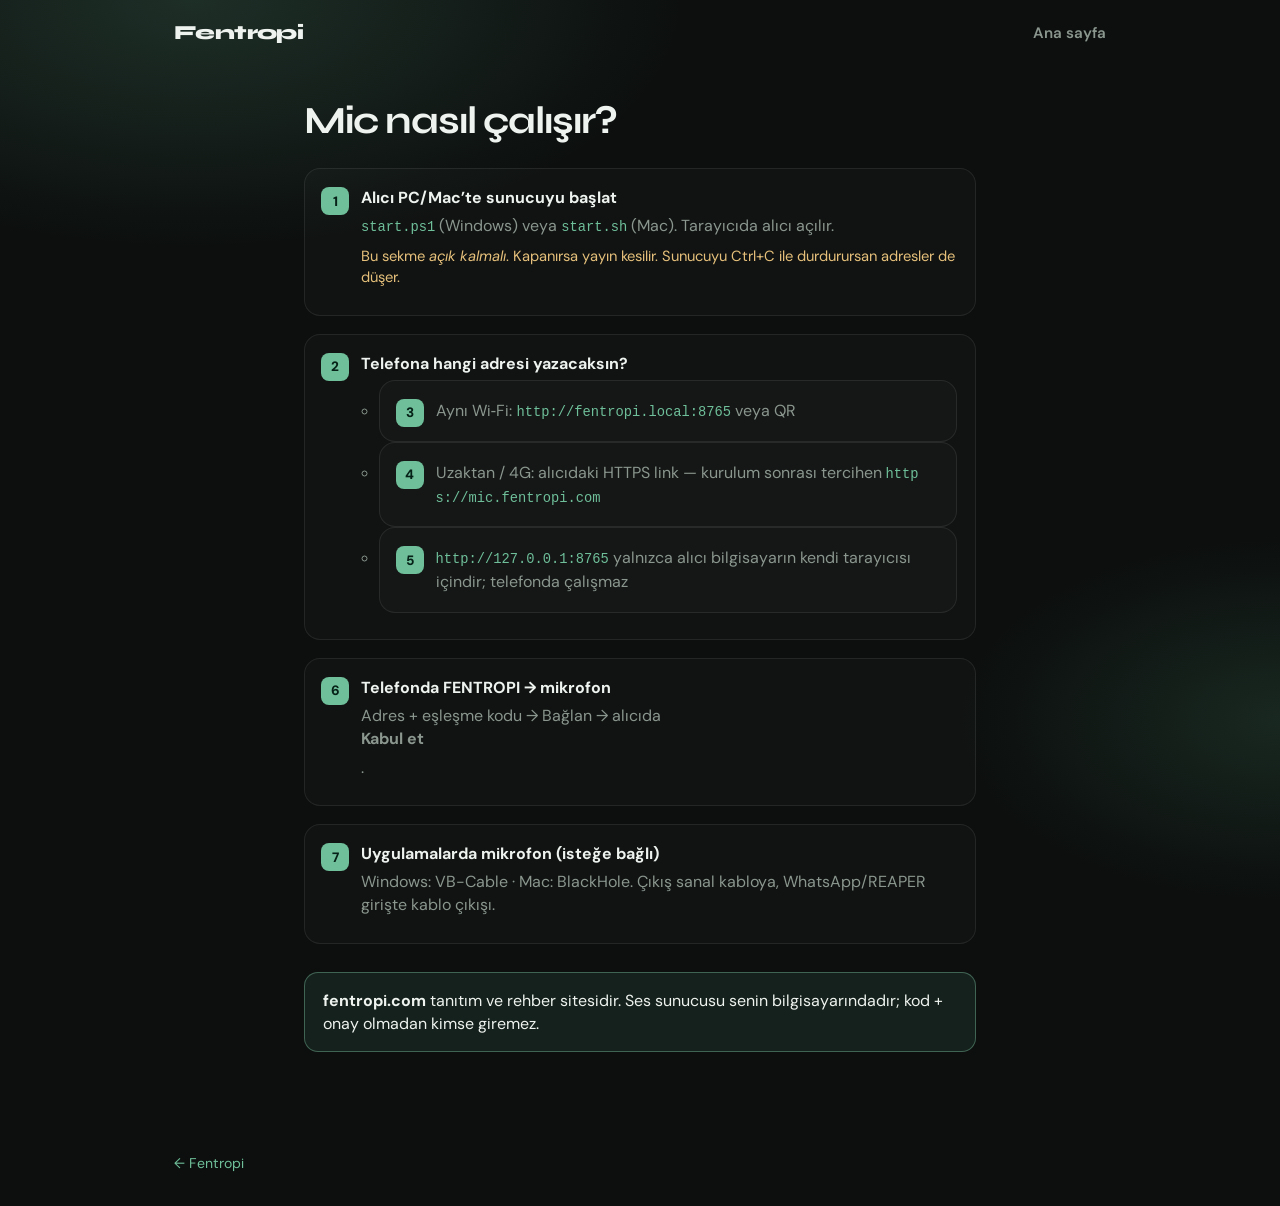
==== mic/index.html @ 18ed09dd "Initial commit" ====
<!DOCTYPE html>
<html lang="tr">
<head>
  <meta charset="UTF-8" />
  <meta name="viewport" content="width=device-width, initial-scale=1" />
  <title>Fentropi Mic — Kullanım</title>
  <link rel="preconnect" href="https://fonts.googleapis.com" />
  <link rel="preconnect" href="https://fonts.gstatic.com" crossorigin />
  <link href="https://fonts.googleapis.com/css2?family=DM+Sans:opsz,wght@9..40,500;9..40,700&family=Syne:wght@700&display=swap" rel="stylesheet" />
  <link rel="stylesheet" href="../styles.css" />
</head>
<body>
  <div class="bg" aria-hidden="true"></div>
  <header class="top">
    <a class="brand" href="/">Fentropi</a>
    <nav><a href="/">Ana sayfa</a></nav>
  </header>

  <main class="doc">
    <h1>Mic nasıl çalışır?</h1>

    <ol class="steps">
      <li>
        <strong>Alıcı PC/Mac’te sunucuyu başlat</strong>
        <p><code>start.ps1</code> (Windows) veya <code>start.sh</code> (Mac). Tarayıcıda alıcı açılır.</p>
        <p class="note">Bu sekme <em>açık kalmalı</em>. Kapanırsa yayın kesilir. Sunucuyu Ctrl+C ile durdurursan adresler de düşer.</p>
      </li>
      <li>
        <strong>Telefona hangi adresi yazacaksın?</strong>
        <ul>
          <li>Aynı Wi‑Fi: <code>http://fentropi.local:8765</code> veya QR</li>
          <li>Uzaktan / 4G: alıcıdaki HTTPS link — kurulum sonrası tercihen <code>https://mic.fentropi.com</code></li>
          <li><code>http://127.0.0.1:8765</code> yalnızca alıcı bilgisayarın kendi tarayıcısı içindir; telefonda çalışmaz</li>
        </ul>
      </li>
      <li>
        <strong>Telefonda FENTROPI → mikrofon</strong>
        <p>Adres + eşleşme kodu → Bağlan → alıcıda <strong>Kabul et</strong>.</p>
      </li>
      <li>
        <strong>Uygulamalarda mikrofon (isteğe bağlı)</strong>
        <p>Windows: VB-Cable · Mac: BlackHole. Çıkış sanal kabloya, WhatsApp/REAPER girişte kablo çıkışı.</p>
      </li>
    </ol>

    <div class="callout">
      <p><strong>fentropi.com</strong> tanıtım ve rehber sitesidir. Ses sunucusu senin bilgisayarındadır; kod + onay olmadan kimse giremez.</p>
    </div>
  </main>

  <footer>
    <p><a href="/">← Fentropi</a></p>
  </footer>
</body>
</html>
---- styles.css ----
:root {
  --bg: #0c0f0e;
  --ink: #eef3ef;
  --muted: #8a968e;
  --line: rgba(255, 255, 255, 0.08);
  --accent: #6fbf9a;
  --accent-ink: #062117;
}

* { box-sizing: border-box; }

body {
  margin: 0;
  min-height: 100dvh;
  font-family: "DM Sans", system-ui, sans-serif;
  color: var(--ink);
  background: var(--bg);
}

.bg {
  position: fixed;
  inset: 0;
  z-index: -1;
  background:
    radial-gradient(ellipse 70% 50% at 15% 0%, rgba(111, 191, 154, 0.18), transparent 55%),
    radial-gradient(ellipse 50% 40% at 100% 80%, rgba(40, 70, 55, 0.45), transparent 50%),
    var(--bg);
}

.top {
  display: flex;
  justify-content: space-between;
  align-items: center;
  padding: 20px 24px;
  max-width: 980px;
  margin: 0 auto;
}

.brand {
  font-family: Syne, sans-serif;
  font-weight: 800;
  font-size: 1.25rem;
  letter-spacing: -0.03em;
  color: var(--ink);
  text-decoration: none;
}

nav a {
  color: var(--muted);
  text-decoration: none;
  font-weight: 600;
  font-size: 0.95rem;
}

nav a:hover { color: var(--accent); }

.hero {
  max-width: 980px;
  margin: 0 auto;
  padding: 48px 24px 64px;
}

.eyebrow {
  color: var(--accent);
  font-weight: 700;
  letter-spacing: 0.08em;
  text-transform: uppercase;
  font-size: 0.78rem;
  margin: 0 0 14px;
}

.hero h1 {
  font-family: Syne, sans-serif;
  font-weight: 800;
  font-size: clamp(2.4rem, 6vw, 3.6rem);
  letter-spacing: -0.04em;
  line-height: 1.05;
  margin: 0 0 18px;
}

.lede {
  max-width: 34rem;
  color: var(--muted);
  font-size: 1.1rem;
  line-height: 1.55;
  margin: 0 0 28px;
}

.actions { display: flex; flex-wrap: wrap; gap: 10px; }

.btn {
  display: inline-flex;
  align-items: center;
  justify-content: center;
  padding: 14px 20px;
  border-radius: 12px;
  font-weight: 700;
  text-decoration: none;
  border: 1px solid var(--line);
}

.btn.primary {
  background: var(--accent);
  color: var(--accent-ink);
  border-color: transparent;
}

.btn.ghost { color: var(--ink); background: transparent; }

.strip {
  max-width: 980px;
  margin: 0 auto 48px;
  padding: 0 24px;
  display: grid;
  gap: 16px;
  grid-template-columns: repeat(auto-fit, minmax(220px, 1fr));
}

.strip div {
  border: 1px solid var(--line);
  border-radius: 16px;
  padding: 18px;
  background: rgba(255, 255, 255, 0.02);
}

.strip h2 {
  font-family: Syne, sans-serif;
  font-size: 1.05rem;
  margin: 0 0 8px;
}

.strip p {
  margin: 0;
  color: var(--muted);
  line-height: 1.45;
  font-size: 0.95rem;
}

code {
  font-family: ui-monospace, Consolas, monospace;
  font-size: 0.86em;
  color: var(--accent);
  word-break: break-all;
}

.doc {
  max-width: 720px;
  margin: 0 auto;
  padding: 32px 24px 64px;
}

.doc h1 {
  font-family: Syne, sans-serif;
  font-size: clamp(1.8rem, 4vw, 2.4rem);
  letter-spacing: -0.03em;
  margin: 0 0 24px;
}

.steps {
  margin: 0;
  padding: 0;
  list-style: none;
  counter-reset: step;
  display: flex;
  flex-direction: column;
  gap: 18px;
}

.steps li {
  border: 1px solid var(--line);
  border-radius: 16px;
  padding: 18px;
  background: rgba(255, 255, 255, 0.02);
  counter-increment: step;
  position: relative;
  padding-left: 56px;
}

.steps li::before {
  content: counter(step);
  position: absolute;
  left: 16px;
  top: 18px;
  width: 28px;
  height: 28px;
  border-radius: 8px;
  background: var(--accent);
  color: var(--accent-ink);
  font-weight: 800;
  display: grid;
  place-items: center;
  font-size: 0.85rem;
}

.steps strong { display: block; margin-bottom: 6px; }
.steps p, .steps ul { margin: 0 0 8px; color: var(--muted); line-height: 1.45; }
.steps ul { padding-left: 1.1rem; }
.steps .note { color: #e6c07b; font-size: 0.92rem; }

.callout {
  margin-top: 28px;
  padding: 16px 18px;
  border-radius: 14px;
  border: 1px solid color-mix(in srgb, var(--accent) 35%, var(--line));
  background: color-mix(in srgb, var(--accent) 10%, transparent);
}

.callout p { margin: 0; line-height: 1.45; color: var(--ink); }

footer {
  max-width: 980px;
  margin: 0 auto;
  padding: 24px;
  color: var(--muted);
  font-size: 0.88rem;
}

footer a { color: var(--accent); text-decoration: none; }
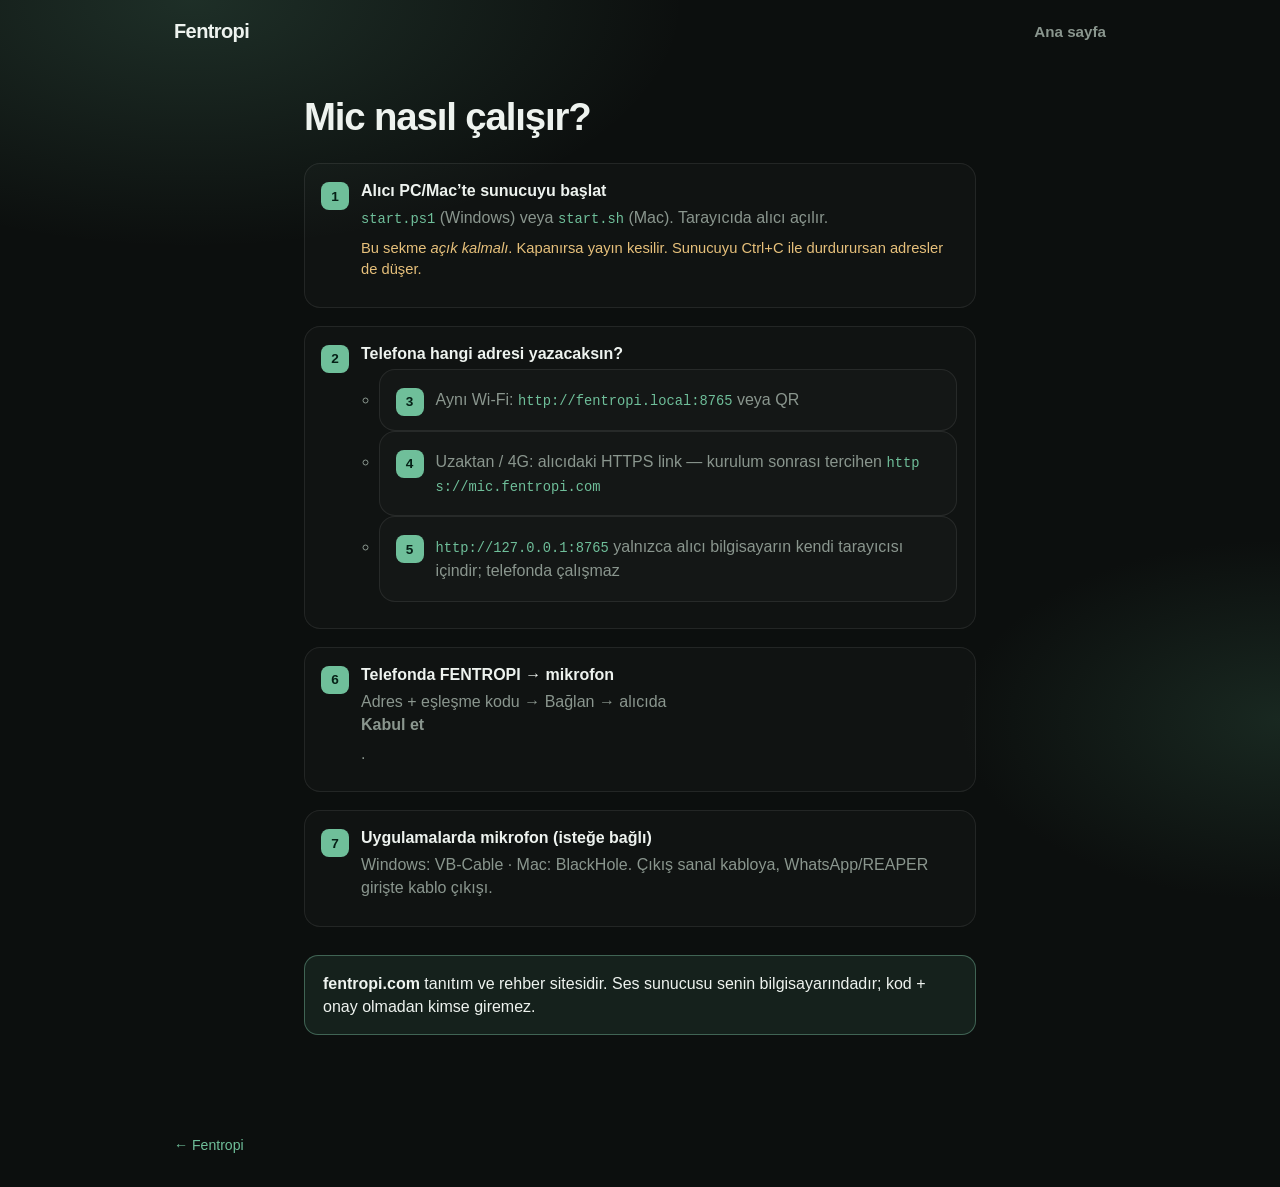
==== commit 5f61edb3: "Font standardizasyonu tamamlandı (mic sayfası + styles.css); Google için robots.txt ve sitemap.xml e" ====
--- a/mic/index.html
+++ b/mic/index.html
@@ -4,9 +4,6 @@
   <meta charset="UTF-8" />
   <meta name="viewport" content="width=device-width, initial-scale=1" />
   <title>Fentropi Mic — Kullanım</title>
-  <link rel="preconnect" href="https://fonts.googleapis.com" />
-  <link rel="preconnect" href="https://fonts.gstatic.com" crossorigin />
-  <link href="https://fonts.googleapis.com/css2?family=DM+Sans:opsz,wght@9..40,500;9..40,700&family=Syne:wght@700&display=swap" rel="stylesheet" />
   <link rel="stylesheet" href="../styles.css" />
 </head>
 <body>
--- a/styles.css
+++ b/styles.css
@@ -12,7 +12,7 @@
 body {
   margin: 0;
   min-height: 100dvh;
-  font-family: "DM Sans", system-ui, sans-serif;
+  font-family: -apple-system, BlinkMacSystemFont, "Segoe UI", Roboto, "Helvetica Neue", Arial, sans-serif;
   color: var(--ink);
   background: var(--bg);
 }
@@ -37,7 +37,7 @@
 }
 
 .brand {
-  font-family: Syne, sans-serif;
+  font-family: -apple-system, BlinkMacSystemFont, "Segoe UI", Roboto, "Helvetica Neue", Arial, sans-serif;
   font-weight: 800;
   font-size: 1.25rem;
   letter-spacing: -0.03em;
@@ -70,7 +70,7 @@
 }
 
 .hero h1 {
-  font-family: Syne, sans-serif;
+  font-family: -apple-system, BlinkMacSystemFont, "Segoe UI", Roboto, "Helvetica Neue", Arial, sans-serif;
   font-weight: 800;
   font-size: clamp(2.4rem, 6vw, 3.6rem);
   letter-spacing: -0.04em;
@@ -124,7 +124,7 @@
 }
 
 .strip h2 {
-  font-family: Syne, sans-serif;
+  font-family: -apple-system, BlinkMacSystemFont, "Segoe UI", Roboto, "Helvetica Neue", Arial, sans-serif;
   font-size: 1.05rem;
   margin: 0 0 8px;
 }
@@ -150,7 +150,7 @@
 }
 
 .doc h1 {
-  font-family: Syne, sans-serif;
+  font-family: -apple-system, BlinkMacSystemFont, "Segoe UI", Roboto, "Helvetica Neue", Arial, sans-serif;
   font-size: clamp(1.8rem, 4vw, 2.4rem);
   letter-spacing: -0.03em;
   margin: 0 0 24px;
